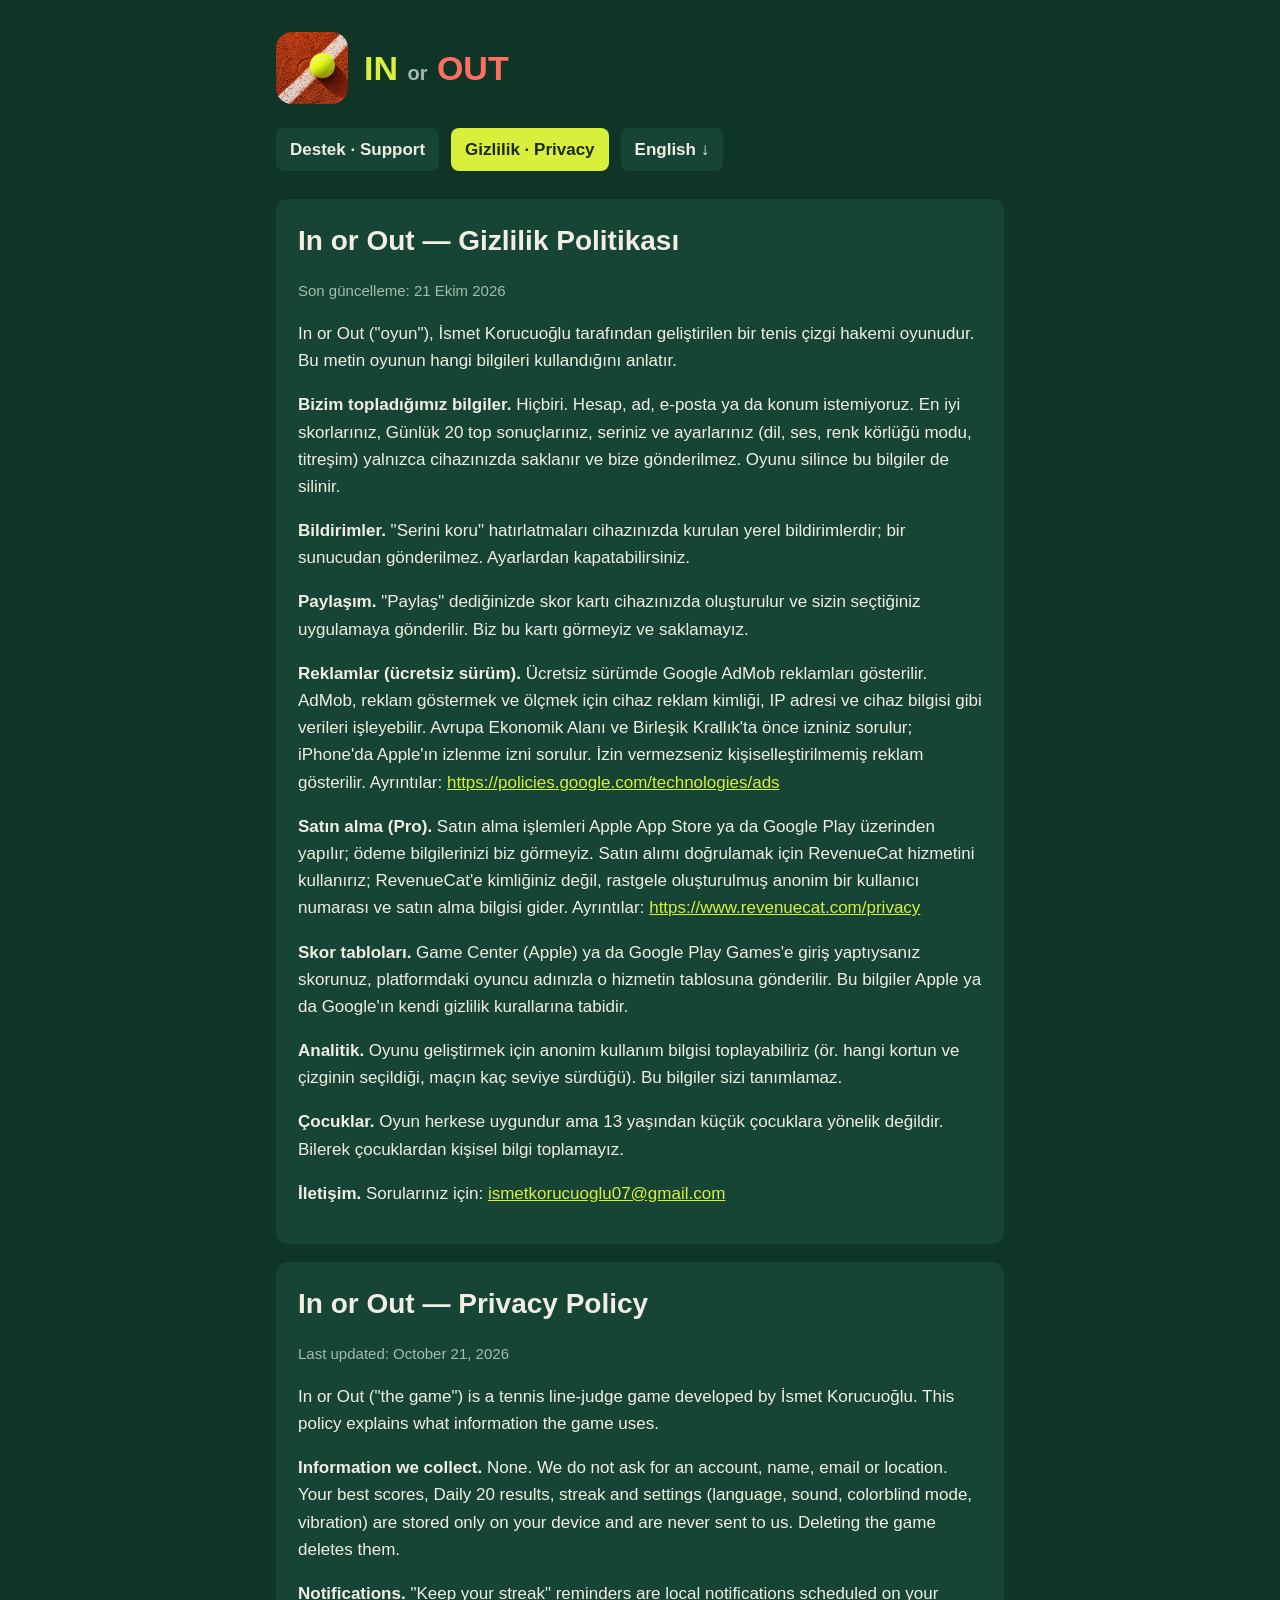
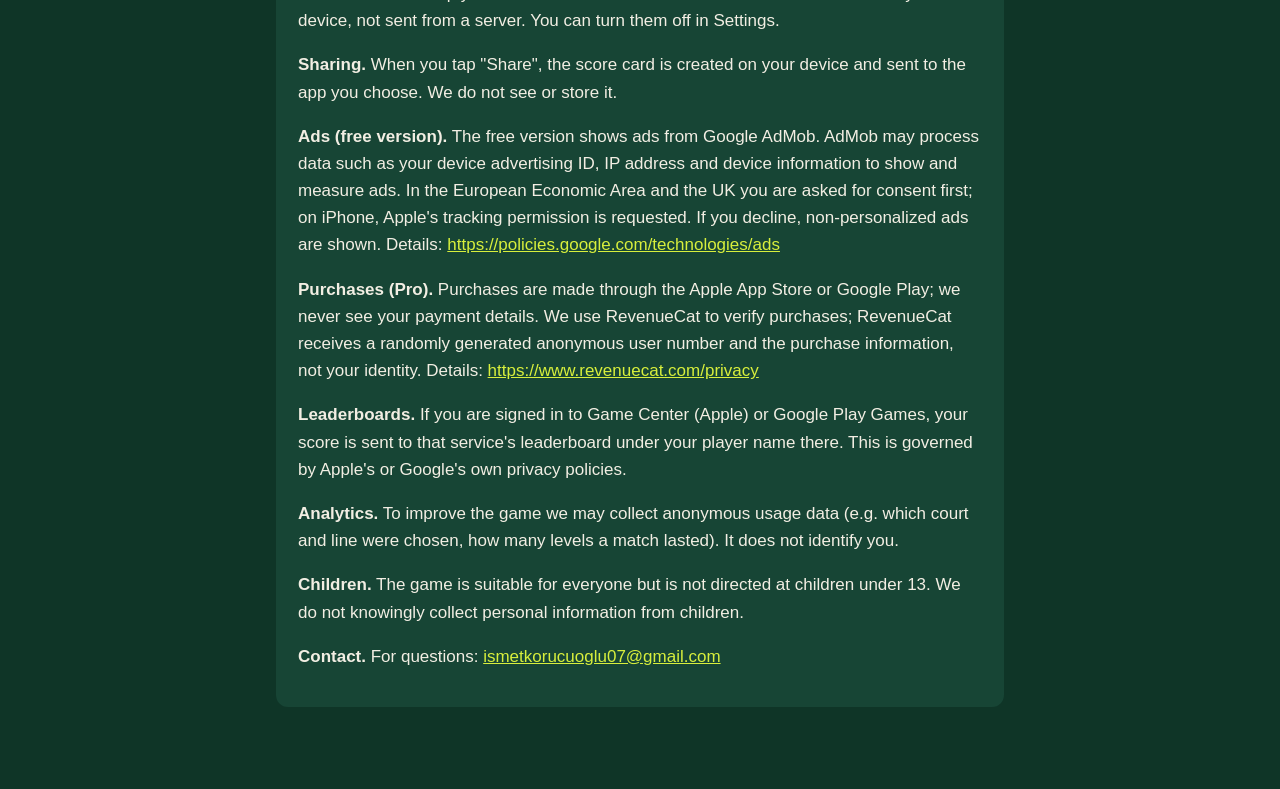
==== privacy.html @ 5ff2134e "Destek ve gizlilik sayfaları (TR/EN) Co-Authored-By: Claude Opus 5.5 <noreply@anthropic.com> Claude-" ====
<!doctype html>
<html lang="tr">
  <head>
    <meta charset="utf-8" />
    <meta name="viewport" content="width=device-width, initial-scale=1" />
    <title>In or Out · Gizlilik / Privacy</title>
    <meta name="description" content="In or Out gizlilik politikası. Privacy policy." />
    <link rel="icon" href="favicon.png" />
    <link rel="stylesheet" href="style.css" />
  </head>
  <body>
    <main>
      <header>
        <img src="icon.png" alt="" />
        <p class="logo">
          <span class="in">IN</span> <span class="or">or</span> <span class="out">OUT</span>
        </p>
      </header>
      <nav>
        <a href="index.html">Destek · Support</a>
        <a href="privacy.html" aria-current="page">Gizlilik · Privacy</a>
        <a href="#en">English ↓</a>
      </nav>

      <section lang="tr">
        <h1>In or Out — Gizlilik Politikası</h1>
        <p class="dim">Son güncelleme: 21 Ekim 2026</p>
        <p>
          In or Out ("oyun"), İsmet Korucuoğlu tarafından geliştirilen bir tenis çizgi hakemi
          oyunudur. Bu metin oyunun hangi bilgileri kullandığını anlatır.
        </p>
        <p>
          <b>Bizim topladığımız bilgiler.</b> Hiçbiri. Hesap, ad, e-posta ya da konum istemiyoruz.
          En iyi skorlarınız, Günlük 20 top sonuçlarınız, seriniz ve ayarlarınız (dil, ses, renk
          körlüğü modu, titreşim) yalnızca cihazınızda saklanır ve bize gönderilmez. Oyunu silince
          bu bilgiler de silinir.
        </p>
        <p>
          <b>Bildirimler.</b> "Serini koru" hatırlatmaları cihazınızda kurulan yerel bildirimlerdir;
          bir sunucudan gönderilmez. Ayarlardan kapatabilirsiniz.
        </p>
        <p>
          <b>Paylaşım.</b> "Paylaş" dediğinizde skor kartı cihazınızda oluşturulur ve sizin
          seçtiğiniz uygulamaya gönderilir. Biz bu kartı görmeyiz ve saklamayız.
        </p>
        <p>
          <b>Reklamlar (ücretsiz sürüm).</b> Ücretsiz sürümde Google AdMob reklamları gösterilir.
          AdMob, reklam göstermek ve ölçmek için cihaz reklam kimliği, IP adresi ve cihaz bilgisi
          gibi verileri işleyebilir. Avrupa Ekonomik Alanı ve Birleşik Krallık'ta önce izniniz
          sorulur; iPhone'da Apple'ın izlenme izni sorulur. İzin vermezseniz kişiselleştirilmemiş
          reklam gösterilir. Ayrıntılar:
          <a href="https://policies.google.com/technologies/ads"
            >https://policies.google.com/technologies/ads</a
          >
        </p>
        <p>
          <b>Satın alma (Pro).</b> Satın alma işlemleri Apple App Store ya da Google Play üzerinden
          yapılır; ödeme bilgilerinizi biz görmeyiz. Satın alımı doğrulamak için RevenueCat
          hizmetini kullanırız; RevenueCat'e kimliğiniz değil, rastgele oluşturulmuş anonim bir
          kullanıcı numarası ve satın alma bilgisi gider. Ayrıntılar:
          <a href="https://www.revenuecat.com/privacy">https://www.revenuecat.com/privacy</a>
        </p>
        <p>
          <b>Skor tabloları.</b> Game Center (Apple) ya da Google Play Games'e giriş yaptıysanız
          skorunuz, platformdaki oyuncu adınızla o hizmetin tablosuna gönderilir. Bu bilgiler Apple
          ya da Google'ın kendi gizlilik kurallarına tabidir.
        </p>
        <p>
          <b>Analitik.</b> Oyunu geliştirmek için anonim kullanım bilgisi toplayabiliriz (ör. hangi
          kortun ve çizginin seçildiği, maçın kaç seviye sürdüğü). Bu bilgiler sizi tanımlamaz.
        </p>
        <p>
          <b>Çocuklar.</b> Oyun herkese uygundur ama 13 yaşından küçük çocuklara yönelik değildir.
          Bilerek çocuklardan kişisel bilgi toplamayız.
        </p>
        <p>
          <b>İletişim.</b> Sorularınız için:
          <a href="mailto:ismetkorucuoglu07@gmail.com">ismetkorucuoglu07@gmail.com</a>
        </p>
      </section>

      <section lang="en" id="en">
        <h1>In or Out — Privacy Policy</h1>
        <p class="dim">Last updated: October 21, 2026</p>
        <p>
          In or Out ("the game") is a tennis line-judge game developed by İsmet Korucuoğlu. This
          policy explains what information the game uses.
        </p>
        <p>
          <b>Information we collect.</b> None. We do not ask for an account, name, email or
          location. Your best scores, Daily 20 results, streak and settings (language, sound,
          colorblind mode, vibration) are stored only on your device and are never sent to us.
          Deleting the game deletes them.
        </p>
        <p>
          <b>Notifications.</b> "Keep your streak" reminders are local notifications scheduled on
          your device, not sent from a server. You can turn them off in Settings.
        </p>
        <p>
          <b>Sharing.</b> When you tap "Share", the score card is created on your device and sent to
          the app you choose. We do not see or store it.
        </p>
        <p>
          <b>Ads (free version).</b> The free version shows ads from Google AdMob. AdMob may process
          data such as your device advertising ID, IP address and device information to show and
          measure ads. In the European Economic Area and the UK you are asked for consent first; on
          iPhone, Apple's tracking permission is requested. If you decline, non-personalized ads are
          shown. Details:
          <a href="https://policies.google.com/technologies/ads"
            >https://policies.google.com/technologies/ads</a
          >
        </p>
        <p>
          <b>Purchases (Pro).</b> Purchases are made through the Apple App Store or Google Play; we
          never see your payment details. We use RevenueCat to verify purchases; RevenueCat receives
          a randomly generated anonymous user number and the purchase information, not your
          identity. Details:
          <a href="https://www.revenuecat.com/privacy">https://www.revenuecat.com/privacy</a>
        </p>
        <p>
          <b>Leaderboards.</b> If you are signed in to Game Center (Apple) or Google Play Games,
          your score is sent to that service's leaderboard under your player name there. This is
          governed by Apple's or Google's own privacy policies.
        </p>
        <p>
          <b>Analytics.</b> To improve the game we may collect anonymous usage data (e.g. which
          court and line were chosen, how many levels a match lasted). It does not identify you.
        </p>
        <p>
          <b>Children.</b> The game is suitable for everyone but is not directed at children under
          13. We do not knowingly collect personal information from children.
        </p>
        <p>
          <b>Contact.</b> For questions:
          <a href="mailto:ismetkorucuoglu07@gmail.com">ismetkorucuoglu07@gmail.com</a>
        </p>
      </section>
    </main>
  </body>
</html>
---- style.css ----
/* In or Out destek ve gizlilik sayfaları: oyunun renkleri, telefonda okunur */
:root {
  --bg: #0f3527;
  --panel: #174535;
  --chalk: #f2eee3;
  --dim: #a3bcae;
  --ball: #d8ef3c;
  --out: #ff6e60;
}
* {
  box-sizing: border-box;
}
body {
  margin: 0;
  background: var(--bg);
  color: var(--chalk);
  font:
    17px/1.6 -apple-system,
    BlinkMacSystemFont,
    'Segoe UI',
    Roboto,
    Inter,
    sans-serif;
}
main {
  max-width: 760px;
  margin: 0 auto;
  padding: 32px 16px 64px;
}
header {
  display: flex;
  align-items: center;
  gap: 16px;
  margin-bottom: 24px;
}
header img {
  width: 72px;
  height: 72px;
  border-radius: 16px;
}
.logo {
  font-size: 34px;
  font-weight: 800;
  margin: 0;
}
.logo .in {
  color: var(--ball);
}
.logo .or {
  color: var(--dim);
  font-size: 20px;
  font-weight: 600;
}
.logo .out {
  color: var(--out);
}
nav {
  display: flex;
  gap: 12px;
  flex-wrap: wrap;
  margin: 8px 0 28px;
}
nav a,
.lang a {
  color: var(--chalk);
  background: var(--panel);
  padding: 8px 14px;
  border-radius: 8px;
  text-decoration: none;
  font-weight: 600;
}
nav a[aria-current] {
  background: var(--ball);
  color: #1d2a06;
}
section {
  background: var(--panel);
  border-radius: 12px;
  padding: 20px 22px;
  margin-bottom: 18px;
}
h1 {
  font-size: 28px;
  margin: 0 0 8px;
}
h2 {
  font-size: 21px;
  margin: 0 0 8px;
  color: var(--ball);
}
h3 {
  font-size: 17px;
  margin: 18px 0 4px;
}
p,
li {
  color: var(--chalk);
  overflow-wrap: anywhere;
}
.dim {
  color: var(--dim);
  font-size: 15px;
}
a {
  color: var(--ball);
}
hr {
  border: 0;
  border-top: 1px solid rgba(242, 238, 227, 0.2);
  margin: 40px 0;
}
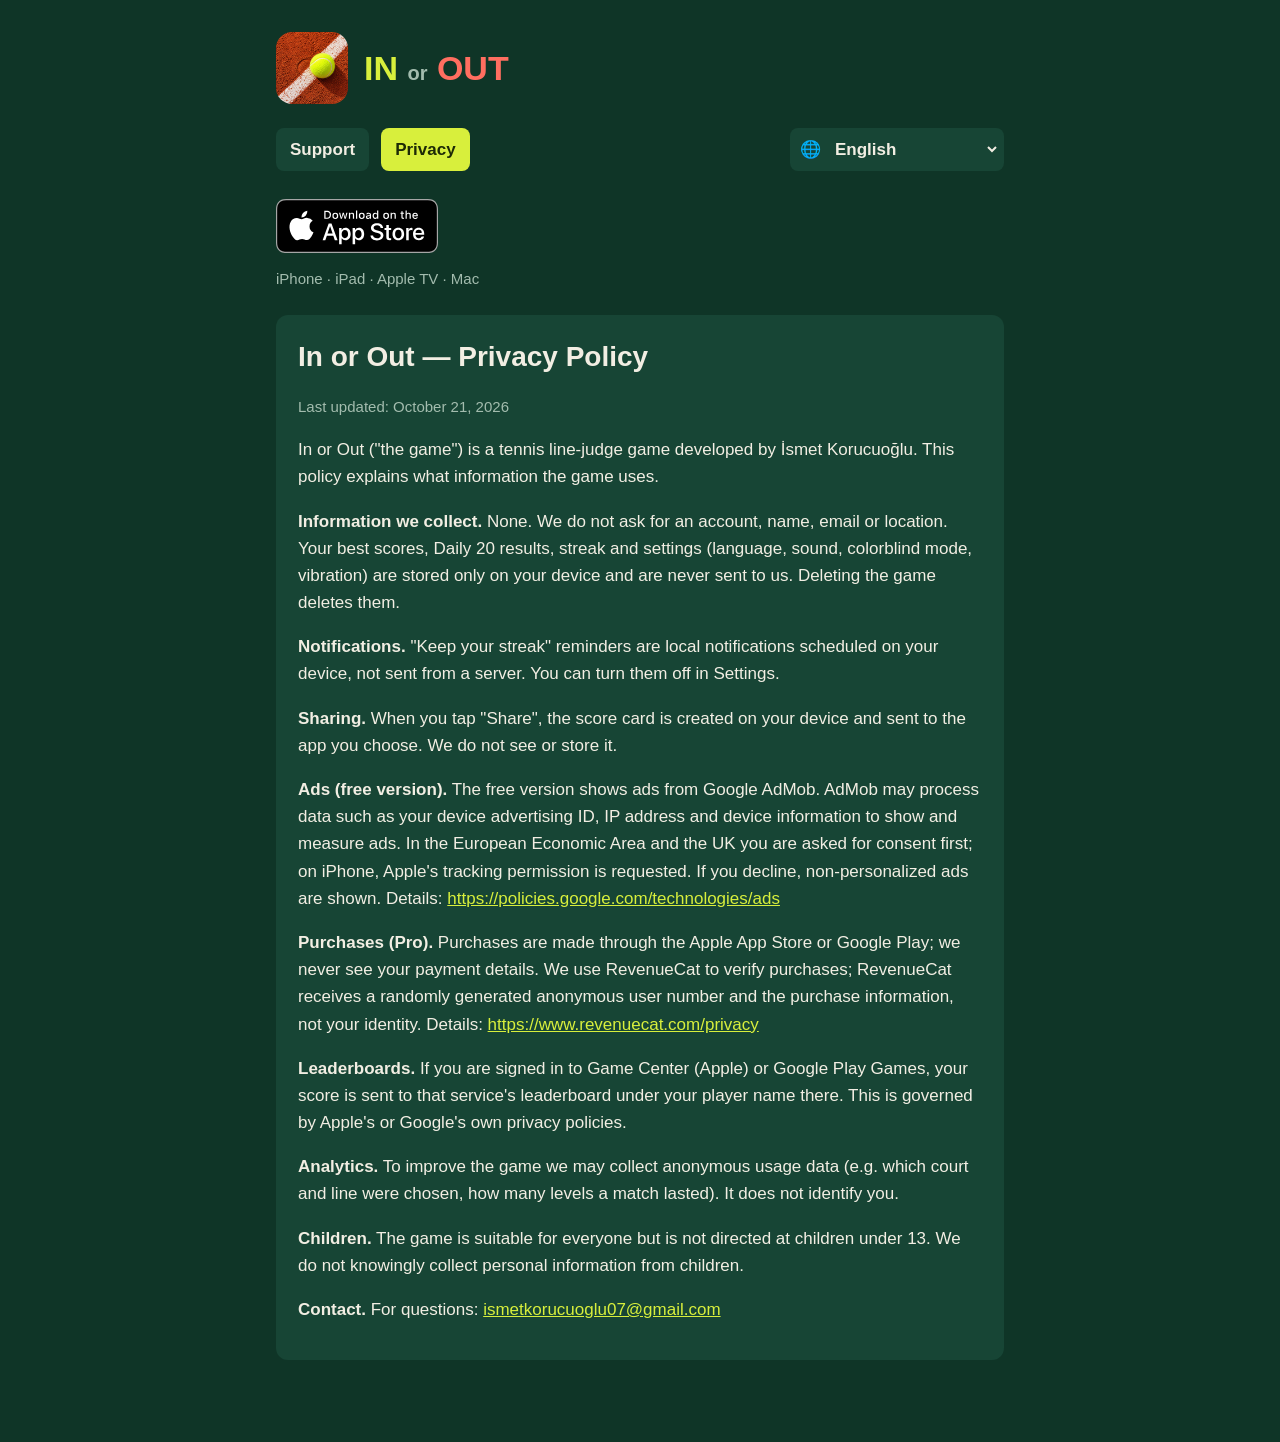
==== commit d3a7492b: "Site 11 dilde: dil seçici, tarayıcı diline göre açılır" ====
--- a/privacy.html
+++ b/privacy.html
@@ -1,12 +1,75 @@
 <!doctype html>
-<html lang="tr">
+<html lang="en">
   <head>
     <meta charset="utf-8" />
     <meta name="viewport" content="width=device-width, initial-scale=1" />
-    <title>In or Out · Gizlilik / Privacy</title>
-    <meta name="description" content="In or Out gizlilik politikası. Privacy policy." />
+    <title>In or Out · Privacy</title>
+    <meta name="description" content="In or Out privacy policy." />
     <link rel="icon" href="favicon.png" />
     <link rel="stylesheet" href="style.css" />
+    <style>
+      html[data-lang] [data-l] {
+        display: none;
+      }
+      html[data-lang='tr'] [data-l='tr'] {
+        display: block;
+      }
+      html[data-lang='en'] [data-l='en'] {
+        display: block;
+      }
+      html[data-lang='es'] [data-l='es'] {
+        display: block;
+      }
+      html[data-lang='pt'] [data-l='pt'] {
+        display: block;
+      }
+      html[data-lang='de'] [data-l='de'] {
+        display: block;
+      }
+      html[data-lang='fr'] [data-l='fr'] {
+        display: block;
+      }
+      html[data-lang='ja'] [data-l='ja'] {
+        display: block;
+      }
+      html[data-lang='id'] [data-l='id'] {
+        display: block;
+      }
+      html[data-lang='ko'] [data-l='ko'] {
+        display: block;
+      }
+      html[data-lang='ru'] [data-l='ru'] {
+        display: block;
+      }
+      html[data-lang='zh'] [data-l='zh'] {
+        display: block;
+      }
+    </style>
+    <script>
+      /* Dili sayfa çizilmeden seç (yanıp sönme olmasın). Bu dosya scripts/site/build_site.py ile üretilir. */
+      (function () {
+        var L = ['tr', 'en', 'es', 'pt', 'de', 'fr', 'ja', 'id', 'ko', 'ru', 'zh'];
+        function norm(c) {
+          c = String(c || '').toLowerCase();
+          if (c.indexOf('in') === 0 && (c.length === 2 || c[2] === '-')) return 'id';
+          c = c.slice(0, 2);
+          return L.indexOf(c) >= 0 ? c : null;
+        }
+        var pick = null;
+        try {
+          pick = norm(new URLSearchParams(location.search).get('lang'));
+        } catch (e) {}
+        if (!pick)
+          try {
+            pick = norm(localStorage.getItem('inorout-site-lang'));
+          } catch (e) {}
+        if (!pick) {
+          var nav = navigator.languages || [navigator.language];
+          for (var i = 0; i < nav.length && !pick; i++) pick = norm(nav[i]);
+        }
+        document.documentElement.setAttribute('data-lang', pick || 'en');
+      })();
+    </script>
   </head>
   <body>
     <main>
@@ -17,12 +80,41 @@
         </p>
       </header>
       <nav>
-        <a href="index.html">Destek · Support</a>
-        <a href="privacy.html" aria-current="page">Gizlilik · Privacy</a>
-        <a href="#en">English ↓</a>
+        <a href="index.html" id="nav-support">Support</a>
+        <a href="privacy.html" id="nav-privacy" aria-current="page">Privacy</a>
+        <label class="langpick"
+          ><span class="vh" id="lang-label">Language</span>
+          <span aria-hidden="true">🌐</span>
+          <select id="lang" aria-labelledby="lang-label">
+            <option value="tr">Türkçe</option>
+            <option value="en">English</option>
+            <option value="es">Español</option>
+            <option value="pt">Português</option>
+            <option value="de">Deutsch</option>
+            <option value="fr">Français</option>
+            <option value="ja">日本語</option>
+            <option value="id">Bahasa Indonesia</option>
+            <option value="ko">한국어</option>
+            <option value="ru">Русский</option>
+            <option value="zh">繁體中文</option>
+          </select></label
+        >
       </nav>
 
-      <section lang="tr">
+      <!-- Mağaza düğmeleri. Google Play herkese açılınca ikinci düğme eklenir:
+     https://play.google.com/store/apps/details?id=com.ivoisaev.inorout -->
+      <div class="stores">
+        <a href="https://apps.apple.com/app/id6826820594">
+          <img
+            class="badge"
+            id="badge"
+            src="app-store-badge-en.svg"
+            alt="Download on the App Store" />
+        </a>
+        <p class="dim">iPhone · iPad · Apple TV · Mac</p>
+      </div>
+
+      <section lang="tr" data-l="tr">
         <h1>In or Out — Gizlilik Politikası</h1>
         <p class="dim">Son güncelleme: 21 Ekim 2026</p>
         <p>
@@ -79,7 +171,7 @@
         </p>
       </section>
 
-      <section lang="en" id="en">
+      <section lang="en" data-l="en">
         <h1>In or Out — Privacy Policy</h1>
         <p class="dim">Last updated: October 21, 2026</p>
         <p>
@@ -135,6 +227,686 @@
           <a href="mailto:ismetkorucuoglu07@gmail.com">ismetkorucuoglu07@gmail.com</a>
         </p>
       </section>
+
+      <section lang="es" data-l="es">
+        <h1>In or Out — Política de privacidad</h1>
+        <p class="dim">Última actualización: 21 de octubre de 2026</p>
+        <p class="note">
+          Esta traducción es solo informativa; en caso de diferencia, prevalece la versión en
+          inglés.
+        </p>
+        <p>
+          In or Out ("el juego") es un juego de juez de línea de tenis desarrollado por İsmet
+          Korucuoğlu. Esta política explica qué información usa el juego.
+        </p>
+        <p>
+          <b>Información que recopilamos.</b> Ninguna. No pedimos cuenta, nombre, correo ni
+          ubicación. Tus mejores puntuaciones, resultados del Diario 20, racha y ajustes (idioma,
+          sonido, modo daltónico, vibración) se guardan solo en tu dispositivo y nunca se nos
+          envían. Al borrar el juego se borran.
+        </p>
+        <p>
+          <b>Notificaciones.</b> Los recordatorios de "mantén tu racha" son notificaciones locales
+          programadas en tu dispositivo, no enviadas desde un servidor. Puedes desactivarlas en
+          Ajustes.
+        </p>
+        <p>
+          <b>Compartir.</b> Al tocar "Compartir", la tarjeta de puntuación se crea en tu dispositivo
+          y se envía a la app que elijas. No la vemos ni la guardamos.
+        </p>
+        <p>
+          <b>Anuncios (versión gratuita).</b> La versión gratuita muestra anuncios de Google AdMob.
+          AdMob puede tratar datos como el identificador de publicidad del dispositivo, la dirección
+          IP e información del dispositivo para mostrar y medir anuncios. En el Espacio Económico
+          Europeo y el Reino Unido se te pide consentimiento primero; en iPhone se solicita el
+          permiso de rastreo de Apple. Si lo rechazas, se muestran anuncios no personalizados.
+          Detalles:
+          <a href="https://policies.google.com/technologies/ads"
+            >https://policies.google.com/technologies/ads</a
+          >
+        </p>
+        <p>
+          <b>Compras (Pro).</b> Las compras se hacen a través de Apple App Store o Google Play;
+          nunca vemos tus datos de pago. Usamos RevenueCat para verificar las compras; RevenueCat
+          recibe un número de usuario anónimo generado al azar y la información de la compra, no tu
+          identidad. Detalles:
+          <a href="https://www.revenuecat.com/privacy">https://www.revenuecat.com/privacy</a>
+        </p>
+        <p>
+          <b>Clasificaciones.</b> Si iniciaste sesión en Game Center (Apple) o Google Play Games, tu
+          puntuación se envía a la clasificación de ese servicio con tu nombre de jugador allí. Esto
+          se rige por las políticas de privacidad de Apple o Google.
+        </p>
+        <p>
+          <b>Analítica.</b> Para mejorar el juego podemos recopilar datos de uso anónimos (p. ej.,
+          qué pista y línea se eligieron, cuántos niveles duró un partido). No te identifican.
+        </p>
+        <p>
+          <b>Menores.</b> El juego es apto para todos, pero no está dirigido a menores de 13 años.
+          No recopilamos a sabiendas información personal de menores.
+        </p>
+        <p>
+          <b>Contacto.</b> Para preguntas:
+          <a href="mailto:ismetkorucuoglu07@gmail.com">ismetkorucuoglu07@gmail.com</a>
+        </p>
+      </section>
+
+      <section lang="pt-BR" data-l="pt">
+        <h1>In or Out — Política de Privacidade</h1>
+        <p class="dim">Última atualização: 21 de outubro de 2026</p>
+        <p class="note">
+          Esta tradução é apenas informativa; em caso de divergência, prevalece a versão em inglês.
+        </p>
+        <p>
+          In or Out ("o jogo") é um jogo de juiz de linha de tênis desenvolvido por İsmet
+          Korucuoğlu. Esta política explica quais informações o jogo usa.
+        </p>
+        <p>
+          <b>Informações que coletamos.</b> Nenhuma. Não pedimos conta, nome, e-mail nem
+          localização. Suas melhores pontuações, resultados do Diário 20, sequência e ajustes
+          (idioma, som, modo daltônico, vibração) ficam só no seu aparelho e nunca são enviados para
+          nós. Ao apagar o jogo, eles são apagados.
+        </p>
+        <p>
+          <b>Notificações.</b> Os lembretes de "mantenha sua sequência" são notificações locais
+          agendadas no seu aparelho, não enviadas por um servidor. Você pode desativá-las em
+          Ajustes.
+        </p>
+        <p>
+          <b>Compartilhamento.</b> Ao tocar em "Compartilhar", o card de pontuação é criado no seu
+          aparelho e enviado ao app que você escolher. Não vemos nem guardamos esse card.
+        </p>
+        <p>
+          <b>Anúncios (versão gratuita).</b> A versão gratuita mostra anúncios do Google AdMob. O
+          AdMob pode tratar dados como o ID de publicidade do aparelho, o endereço IP e informações
+          do aparelho para exibir e medir anúncios. No Espaço Econômico Europeu e no Reino Unido,
+          seu consentimento é pedido primeiro; no iPhone, é pedida a permissão de rastreamento da
+          Apple. Se você recusar, são exibidos anúncios não personalizados. Detalhes:
+          <a href="https://policies.google.com/technologies/ads"
+            >https://policies.google.com/technologies/ads</a
+          >
+        </p>
+        <p>
+          <b>Compras (Pro).</b> As compras são feitas pela Apple App Store ou pelo Google Play;
+          nunca vemos seus dados de pagamento. Usamos o RevenueCat para verificar compras; o
+          RevenueCat recebe um número de usuário anônimo gerado aleatoriamente e as informações da
+          compra, não a sua identidade. Detalhes:
+          <a href="https://www.revenuecat.com/privacy">https://www.revenuecat.com/privacy</a>
+        </p>
+        <p>
+          <b>Rankings.</b> Se você estiver conectado ao Game Center (Apple) ou ao Google Play Games,
+          sua pontuação é enviada ao ranking desse serviço com o seu nome de jogador lá. Isso segue
+          as políticas de privacidade da Apple ou do Google.
+        </p>
+        <p>
+          <b>Análise.</b> Para melhorar o jogo, podemos coletar dados de uso anônimos (por exemplo,
+          qual quadra e linha foram escolhidas, quantos níveis durou uma partida). Eles não
+          identificam você.
+        </p>
+        <p>
+          <b>Crianças.</b> O jogo é adequado para todos, mas não é direcionado a menores de 13 anos.
+          Não coletamos intencionalmente informações pessoais de crianças.
+        </p>
+        <p>
+          <b>Contato.</b> Para dúvidas:
+          <a href="mailto:ismetkorucuoglu07@gmail.com">ismetkorucuoglu07@gmail.com</a>
+        </p>
+      </section>
+
+      <section lang="de" data-l="de">
+        <h1>In or Out — Datenschutzerklärung</h1>
+        <p class="dim">Zuletzt aktualisiert: 21. Oktober 2026</p>
+        <p class="note">
+          Diese Übersetzung dient nur zur Information; im Zweifel gilt die englische Fassung.
+        </p>
+        <p>
+          In or Out („das Spiel“) ist ein Tennis-Linienrichter-Spiel, entwickelt von İsmet
+          Korucuoğlu. Diese Erklärung beschreibt, welche Informationen das Spiel verwendet.
+        </p>
+        <p>
+          <b>Welche Daten wir erheben.</b> Keine. Wir fragen nicht nach Konto, Name, E-Mail oder
+          Standort. Deine Bestwerte, Daily-20-Ergebnisse, Serie und Einstellungen (Sprache, Ton,
+          Farbenblind-Modus, Vibration) werden nur auf deinem Gerät gespeichert und nie an uns
+          gesendet. Wenn du das Spiel löschst, werden sie gelöscht.
+        </p>
+        <p>
+          <b>Benachrichtigungen.</b> Die Erinnerungen „Halte deine Serie“ sind lokale
+          Benachrichtigungen auf deinem Gerät und werden nicht von einem Server gesendet. Du kannst
+          sie in den Einstellungen ausschalten.
+        </p>
+        <p>
+          <b>Teilen.</b> Wenn du auf „Teilen“ tippst, wird die Ergebniskarte auf deinem Gerät
+          erstellt und an die App gesendet, die du wählst. Wir sehen und speichern sie nicht.
+        </p>
+        <p>
+          <b>Werbung (kostenlose Version).</b> Die kostenlose Version zeigt Werbung von Google
+          AdMob. AdMob kann Daten wie die Werbe-ID des Geräts, die IP-Adresse und
+          Geräteinformationen verarbeiten, um Werbung anzuzeigen und zu messen. Im Europäischen
+          Wirtschaftsraum und im Vereinigten Königreich wirst du zuerst um Einwilligung gebeten; auf
+          dem iPhone wird Apples Tracking-Erlaubnis abgefragt. Lehnst du ab, wird nicht
+          personalisierte Werbung gezeigt. Details:
+          <a href="https://policies.google.com/technologies/ads"
+            >https://policies.google.com/technologies/ads</a
+          >
+        </p>
+        <p>
+          <b>Käufe (Pro).</b> Käufe laufen über den Apple App Store oder Google Play; deine
+          Zahlungsdaten sehen wir nie. Zur Prüfung der Käufe nutzen wir RevenueCat; RevenueCat
+          erhält eine zufällig erzeugte anonyme Nutzernummer und die Kaufinformation, nicht deine
+          Identität. Details:
+          <a href="https://www.revenuecat.com/privacy">https://www.revenuecat.com/privacy</a>
+        </p>
+        <p>
+          <b>Bestenlisten.</b> Wenn du bei Game Center (Apple) oder Google Play Games angemeldet
+          bist, wird dein Ergebnis mit deinem dortigen Spielernamen an die Bestenliste dieses
+          Dienstes gesendet. Dafür gelten die Datenschutzbestimmungen von Apple bzw. Google.
+        </p>
+        <p>
+          <b>Analyse.</b> Um das Spiel zu verbessern, können wir anonyme Nutzungsdaten erheben (z.
+          B. welcher Platz und welche Linie gewählt wurden, wie viele Level ein Match dauerte). Sie
+          identifizieren dich nicht.
+        </p>
+        <p>
+          <b>Kinder.</b> Das Spiel ist für alle geeignet, richtet sich aber nicht an Kinder unter 13
+          Jahren. Wir erheben nicht wissentlich personenbezogene Daten von Kindern.
+        </p>
+        <p>
+          <b>Kontakt.</b> Bei Fragen:
+          <a href="mailto:ismetkorucuoglu07@gmail.com">ismetkorucuoglu07@gmail.com</a>
+        </p>
+      </section>
+
+      <section lang="fr" data-l="fr">
+        <h1>In or Out — Politique de confidentialité</h1>
+        <p class="dim">Dernière mise à jour : 21 octobre 2026</p>
+        <p class="note">
+          Cette traduction est fournie à titre indicatif ; en cas de différence, la version anglaise
+          prévaut.
+        </p>
+        <p>
+          In or Out (« le jeu ») est un jeu de juge de ligne de tennis développé par İsmet
+          Korucuoğlu. Cette politique explique quelles informations le jeu utilise.
+        </p>
+        <p>
+          <b>Données que nous collectons.</b> Aucune. Nous ne demandons ni compte, ni nom, ni
+          e-mail, ni position. Tes meilleurs scores, résultats du Défi 20, ta série et tes réglages
+          (langue, son, mode daltonien, vibration) sont stockés uniquement sur ton appareil et ne
+          nous sont jamais envoyés. Supprimer le jeu les supprime.
+        </p>
+        <p>
+          <b>Notifications.</b> Les rappels « Garde ta série » sont des notifications locales
+          programmées sur ton appareil, pas envoyées par un serveur. Tu peux les désactiver dans
+          Réglages.
+        </p>
+        <p>
+          <b>Partage.</b> Quand tu touches « Partager », la carte de score est créée sur ton
+          appareil et envoyée à l’app que tu choisis. Nous ne la voyons pas et ne la conservons pas.
+        </p>
+        <p>
+          <b>Publicités (version gratuite).</b> La version gratuite affiche des publicités Google
+          AdMob. AdMob peut traiter des données comme l’identifiant publicitaire de l’appareil,
+          l’adresse IP et des informations sur l’appareil pour afficher et mesurer les publicités.
+          Dans l’Espace économique européen et au Royaume-Uni, ton consentement est demandé d’abord
+          ; sur iPhone, l’autorisation de suivi d’Apple est demandée. Si tu refuses, des publicités
+          non personnalisées sont affichées. Détails :
+          <a href="https://policies.google.com/technologies/ads"
+            >https://policies.google.com/technologies/ads</a
+          >
+        </p>
+        <p>
+          <b>Achats (Pro).</b> Les achats passent par l’Apple App Store ou Google Play ; nous ne
+          voyons jamais tes données de paiement. Nous utilisons RevenueCat pour vérifier les achats
+          ; RevenueCat reçoit un numéro d’utilisateur anonyme généré au hasard et les informations
+          d’achat, pas ton identité. Détails :
+          <a href="https://www.revenuecat.com/privacy">https://www.revenuecat.com/privacy</a>
+        </p>
+        <p>
+          <b>Classements.</b> Si tu es connecté à Game Center (Apple) ou Google Play Games, ton
+          score est envoyé au classement de ce service sous ton nom de joueur. Cela relève des
+          politiques de confidentialité d’Apple ou de Google.
+        </p>
+        <p>
+          <b>Statistiques.</b> Pour améliorer le jeu, nous pouvons collecter des données
+          d’utilisation anonymes (par ex. quel court et quelle ligne ont été choisis, combien de
+          niveaux a duré un match). Elles ne t’identifient pas.
+        </p>
+        <p>
+          <b>Enfants.</b> Le jeu convient à tous mais ne s’adresse pas aux enfants de moins de 13
+          ans. Nous ne collectons pas sciemment d’informations personnelles sur des enfants.
+        </p>
+        <p>
+          <b>Contact.</b> Pour toute question :
+          <a href="mailto:ismetkorucuoglu07@gmail.com">ismetkorucuoglu07@gmail.com</a>
+        </p>
+      </section>
+
+      <section lang="ja" data-l="ja">
+        <h1>In or Out — プライバシーポリシー</h1>
+        <p class="dim">最終更新日：2026年10月21日</p>
+        <p class="note">この翻訳は参考用です。内容に違いがある場合は英語版が優先されます。</p>
+        <p>
+          In or Out（以下「本ゲーム」）は、İsmet Korucuoğlu
+          が開発したテニスの線審ゲームです。このポリシーでは、本ゲームが使用する情報について説明します。
+        </p>
+        <p>
+          <b>収集する情報。</b
+          >ありません。アカウント、名前、メールアドレス、位置情報は求めません。ベストスコア、デイリー20の結果、連続記録、設定（言語、サウンド、色覚サポートモード、振動）は端末内にのみ保存され、当方に送信されることはありません。ゲームを削除するとこれらも削除されます。
+        </p>
+        <p>
+          <b>通知。</b
+          >「連続記録を守ろう」のリマインダーは端末内で設定されるローカル通知で、サーバーから送信されるものではありません。設定でオフにできます。
+        </p>
+        <p>
+          <b>シェア。</b
+          >「シェア」をタップすると、スコアカードは端末内で作成され、あなたが選んだアプリに送られます。当方がそれを見たり保存したりすることはありません。
+        </p>
+        <p>
+          <b>広告（無料版）。</b>無料版では Google AdMob の広告が表示されます。AdMob
+          は、広告の表示と効果測定のために、端末の広告 ID、IP
+          アドレス、端末情報などのデータを処理する場合があります。欧州経済領域と英国では最初に同意を求めます。iPhone
+          では Apple
+          のトラッキング許可を求めます。拒否した場合は、パーソナライズされていない広告が表示されます。詳細：<a
+            href="https://policies.google.com/technologies/ads"
+            >https://policies.google.com/technologies/ads</a
+          >
+        </p>
+        <p>
+          <b>購入（Pro）。</b>購入は Apple App Store または Google Play
+          を通じて行われ、当方が支払い情報を見ることはありません。購入の確認には RevenueCat
+          を使用します。RevenueCat
+          に送られるのは、ランダムに作成された匿名のユーザー番号と購入情報であり、あなたの身元ではありません。詳細：<a
+            href="https://www.revenuecat.com/privacy"
+            >https://www.revenuecat.com/privacy</a
+          >
+        </p>
+        <p>
+          <b>ランキング。</b>Game Center（Apple）または Google Play Games
+          にサインインしている場合、スコアはそのサービスでのプレイヤー名でランキングに送信されます。これには
+          Apple または Google のプライバシーポリシーが適用されます。
+        </p>
+        <p>
+          <b>分析。</b
+          >ゲーム改善のため、匿名の利用データ（どのコートとラインが選ばれたか、試合が何レベル続いたかなど）を収集する場合があります。これによりあなたが特定されることはありません。
+        </p>
+        <p>
+          <b>お子様。</b
+          >本ゲームは全年齢向けですが、13歳未満のお子様を対象としたものではありません。お子様の個人情報を故意に収集することはありません。
+        </p>
+        <p>
+          <b>お問い合わせ。</b>ご質問はこちらへ：<a href="mailto:ismetkorucuoglu07@gmail.com"
+            >ismetkorucuoglu07@gmail.com</a
+          >
+        </p>
+      </section>
+
+      <section lang="id" data-l="id">
+        <h1>In or Out — Kebijakan Privasi</h1>
+        <p class="dim">Terakhir diperbarui: 21 Oktober 2026</p>
+        <p class="note">
+          Terjemahan ini hanya untuk informasi; jika ada perbedaan, versi bahasa Inggris yang
+          berlaku.
+        </p>
+        <p>
+          In or Out ("game ini") adalah game hakim garis tenis yang dikembangkan oleh İsmet
+          Korucuoğlu. Kebijakan ini menjelaskan informasi apa saja yang digunakan game ini.
+        </p>
+        <p>
+          <b>Informasi yang kami kumpulkan.</b> Tidak ada. Kami tidak meminta akun, nama, email,
+          atau lokasi. Skor terbaik, hasil Harian 20, runtun, dan pengaturanmu (bahasa, suara, mode
+          buta warna, getaran) hanya disimpan di perangkatmu dan tidak pernah dikirim ke kami.
+          Menghapus game akan menghapusnya juga.
+        </p>
+        <p>
+          <b>Notifikasi.</b> Pengingat "Jaga runtunmu" adalah notifikasi lokal yang dijadwalkan di
+          perangkatmu, bukan dikirim dari server. Kamu bisa mematikannya di Pengaturan.
+        </p>
+        <p>
+          <b>Berbagi.</b> Saat kamu mengetuk "Bagikan", kartu skor dibuat di perangkatmu dan dikirim
+          ke aplikasi yang kamu pilih. Kami tidak melihat atau menyimpannya.
+        </p>
+        <p>
+          <b>Iklan (versi gratis).</b> Versi gratis menampilkan iklan dari Google AdMob. AdMob dapat
+          memproses data seperti ID iklan perangkat, alamat IP, dan informasi perangkat untuk
+          menampilkan dan mengukur iklan. Di Wilayah Ekonomi Eropa dan Inggris, persetujuanmu
+          diminta terlebih dahulu; di iPhone, izin pelacakan Apple diminta. Jika kamu menolak, iklan
+          yang tidak dipersonalisasi akan ditampilkan. Detail:
+          <a href="https://policies.google.com/technologies/ads"
+            >https://policies.google.com/technologies/ads</a
+          >
+        </p>
+        <p>
+          <b>Pembelian (Pro).</b> Pembelian dilakukan melalui Apple App Store atau Google Play; kami
+          tidak pernah melihat data pembayaranmu. Kami menggunakan RevenueCat untuk memverifikasi
+          pembelian; RevenueCat menerima nomor pengguna anonim yang dibuat secara acak dan informasi
+          pembelian, bukan identitasmu. Detail:
+          <a href="https://www.revenuecat.com/privacy">https://www.revenuecat.com/privacy</a>
+        </p>
+        <p>
+          <b>Papan peringkat.</b> Jika kamu masuk ke Game Center (Apple) atau Google Play Games,
+          skormu dikirim ke papan peringkat layanan itu dengan nama pemainmu di sana. Hal ini diatur
+          oleh kebijakan privasi Apple atau Google.
+        </p>
+        <p>
+          <b>Analitik.</b> Untuk meningkatkan game, kami dapat mengumpulkan data penggunaan anonim
+          (mis. lapangan dan garis mana yang dipilih, berapa level sebuah pertandingan berlangsung).
+          Data ini tidak mengidentifikasi dirimu.
+        </p>
+        <p>
+          <b>Anak-anak.</b> Game ini cocok untuk semua orang, tetapi tidak ditujukan untuk anak di
+          bawah 13 tahun. Kami tidak dengan sengaja mengumpulkan informasi pribadi dari anak-anak.
+        </p>
+        <p>
+          <b>Kontak.</b> Untuk pertanyaan:
+          <a href="mailto:ismetkorucuoglu07@gmail.com">ismetkorucuoglu07@gmail.com</a>
+        </p>
+      </section>
+
+      <section lang="ko" data-l="ko">
+        <h1>In or Out — 개인정보 처리방침</h1>
+        <p class="dim">최종 업데이트: 2026년 10월 21일</p>
+        <p class="note">이 번역은 참고용이며, 내용이 다를 경우 영어 원문이 우선합니다.</p>
+        <p>
+          In or Out("게임")은 İsmet Korucuoğlu가 개발한 테니스 선심 게임입니다. 이 방침은 게임이
+          어떤 정보를 사용하는지 설명합니다.
+        </p>
+        <p>
+          <b>수집하는 정보.</b> 없습니다. 계정, 이름, 이메일, 위치를 요청하지 않습니다. 최고 점수,
+          데일리 20 결과, 연속 기록, 설정(언어, 소리, 색맹 모드, 진동)은 기기에만 저장되며 저희에게
+          전송되지 않습니다. 게임을 삭제하면 함께 삭제됩니다.
+        </p>
+        <p>
+          <b>알림.</b> "연속 기록을 지키세요" 알림은 기기에서 예약되는 로컬 알림이며 서버에서 보내지
+          않습니다. 설정에서 끌 수 있습니다.
+        </p>
+        <p>
+          <b>공유.</b> "공유"를 누르면 점수 카드가 기기에서 만들어져 선택한 앱으로 전송됩니다.
+          저희는 이를 보거나 저장하지 않습니다.
+        </p>
+        <p>
+          <b>광고(무료 버전).</b> 무료 버전에는 Google AdMob 광고가 표시됩니다. AdMob은 광고를
+          표시하고 측정하기 위해 기기 광고 ID, IP 주소, 기기 정보 등의 데이터를 처리할 수 있습니다.
+          유럽경제지역과 영국에서는 먼저 동의를 요청하며, iPhone에서는 Apple의 추적 허용을
+          요청합니다. 거부하면 맞춤형이 아닌 광고가 표시됩니다. 자세히:
+          <a href="https://policies.google.com/technologies/ads"
+            >https://policies.google.com/technologies/ads</a
+          >
+        </p>
+        <p>
+          <b>구매(Pro).</b> 구매는 Apple App Store 또는 Google Play를 통해 이루어지며, 저희는 결제
+          정보를 볼 수 없습니다. 구매 확인에는 RevenueCat을 사용합니다. RevenueCat에는 신원이 아닌,
+          무작위로 생성된 익명 사용자 번호와 구매 정보만 전달됩니다. 자세히:
+          <a href="https://www.revenuecat.com/privacy">https://www.revenuecat.com/privacy</a>
+        </p>
+        <p>
+          <b>순위표.</b> Game Center(Apple) 또는 Google Play Games에 로그인한 경우, 점수가 해당
+          서비스의 플레이어 이름으로 순위표에 전송됩니다. 이는 Apple 또는 Google의 개인정보
+          처리방침을 따릅니다.
+        </p>
+        <p>
+          <b>분석.</b> 게임 개선을 위해 익명의 사용 데이터(예: 어떤 코트와 라인을 골랐는지, 경기가
+          몇 레벨까지 이어졌는지)를 수집할 수 있습니다. 이 데이터로 개인을 식별할 수 없습니다.
+        </p>
+        <p>
+          <b>어린이.</b> 게임은 모든 연령에 적합하지만 13세 미만 어린이를 대상으로 하지 않습니다.
+          어린이의 개인정보를 고의로 수집하지 않습니다.
+        </p>
+        <p>
+          <b>문의.</b> 질문은 여기로:
+          <a href="mailto:ismetkorucuoglu07@gmail.com">ismetkorucuoglu07@gmail.com</a>
+        </p>
+      </section>
+
+      <section lang="ru" data-l="ru">
+        <h1>In or Out — Политика конфиденциальности</h1>
+        <p class="dim">Последнее обновление: 21 октября 2026 г.</p>
+        <p class="note">
+          Этот перевод приведён для удобства; при расхождениях действует английская версия.
+        </p>
+        <p>
+          In or Out («игра») — игра о теннисном линейном судье, разработанная İsmet Korucuoğlu. Эта
+          политика объясняет, какую информацию использует игра.
+        </p>
+        <p>
+          <b>Какие данные мы собираем.</b> Никаких. Мы не просим аккаунт, имя, e-mail или
+          местоположение. Лучшие результаты, результаты «Дейли 20», серия и настройки (язык, звук,
+          режим для дальтоников, вибрация) хранятся только на твоём устройстве и никогда не
+          отправляются нам. При удалении игры они удаляются.
+        </p>
+        <p>
+          <b>Уведомления.</b> Напоминания «Сохрани серию» — локальные уведомления, запланированные
+          на устройстве, а не отправленные с сервера. Их можно отключить в Настройках.
+        </p>
+        <p>
+          <b>Поделиться.</b> Когда ты нажимаешь «Поделиться», карточка с результатом создаётся на
+          устройстве и отправляется в выбранное тобой приложение. Мы её не видим и не храним.
+        </p>
+        <p>
+          <b>Реклама (бесплатная версия).</b> В бесплатной версии показывается реклама Google AdMob.
+          AdMob может обрабатывать такие данные, как рекламный идентификатор устройства, IP-адрес и
+          сведения об устройстве, чтобы показывать и измерять рекламу. В Европейской экономической
+          зоне и Великобритании сначала запрашивается согласие; на iPhone запрашивается разрешение
+          Apple на отслеживание. Если ты откажешься, будет показываться неперсонализированная
+          реклама. Подробнее:
+          <a href="https://policies.google.com/technologies/ads"
+            >https://policies.google.com/technologies/ads</a
+          >
+        </p>
+        <p>
+          <b>Покупки (Pro).</b> Покупки проходят через Apple App Store или Google Play; мы никогда
+          не видим платёжные данные. Для проверки покупок мы используем RevenueCat; RevenueCat
+          получает случайно созданный анонимный номер пользователя и сведения о покупке, а не твою
+          личность. Подробнее:
+          <a href="https://www.revenuecat.com/privacy">https://www.revenuecat.com/privacy</a>
+        </p>
+        <p>
+          <b>Таблицы рекордов.</b> Если ты вошёл в Game Center (Apple) или Google Play Games,
+          результат отправляется в таблицу этого сервиса под твоим именем игрока там. Это
+          регулируется политиками конфиденциальности Apple или Google.
+        </p>
+        <p>
+          <b>Аналитика.</b> Чтобы улучшать игру, мы можем собирать анонимные данные об использовании
+          (например, какой корт и линия выбраны, сколько уровней длился матч). Они не позволяют тебя
+          идентифицировать.
+        </p>
+        <p>
+          <b>Дети.</b> Игра подходит для всех, но не предназначена для детей младше 13 лет. Мы
+          сознательно не собираем личные данные детей.
+        </p>
+        <p>
+          <b>Контакты.</b> Вопросы:
+          <a href="mailto:ismetkorucuoglu07@gmail.com">ismetkorucuoglu07@gmail.com</a>
+        </p>
+      </section>
+
+      <section lang="zh-Hant" data-l="zh">
+        <h1>In or Out — 隱私權政策</h1>
+        <p class="dim">最後更新：2026 年 10 月 21 日</p>
+        <p class="note">本譯文僅供參考；如有差異，以英文版本為準。</p>
+        <p>
+          In or Out（「本遊戲」）是由 İsmet Korucuoğlu
+          開發的網球司線員遊戲。本政策說明本遊戲使用哪些資訊。
+        </p>
+        <p>
+          <b>我們收集的資訊。</b>沒有。我們不要求帳號、姓名、電子郵件或位置。你的最佳成績、每日 20
+          球結果、連續紀錄和設定（語言、聲音、色盲模式、震動）只儲存在你的裝置上，絕不會傳送給我們。刪除遊戲時也會一併刪除。
+        </p>
+        <p>
+          <b>通知。</b
+          >「保持連續紀錄」提醒是在你的裝置上排程的本機通知，不是由伺服器傳送。你可以在「設定」中關閉。
+        </p>
+        <p>
+          <b>分享。</b>點選「分享」時，成績卡會在你的裝置上產生，並傳送到你選擇的
+          App。我們不會看到或保存它。
+        </p>
+        <p>
+          <b>廣告（免費版）。</b>免費版會顯示 Google AdMob 廣告。AdMob 可能會處理裝置廣告識別碼、IP
+          位址和裝置資訊等資料，以顯示和評估廣告。在歐洲經濟區和英國會先徵求你的同意；在 iPhone
+          上會請求 Apple 的追蹤權限。若你拒絕，將顯示非個人化廣告。詳情：<a
+            href="https://policies.google.com/technologies/ads"
+            >https://policies.google.com/technologies/ads</a
+          >
+        </p>
+        <p>
+          <b>購買（Pro）。</b>購買透過 Apple App Store 或 Google Play
+          進行；我們絕不會看到你的付款資料。我們使用 RevenueCat 驗證購買；RevenueCat
+          收到的是隨機產生的匿名使用者編號和購買資訊，而非你的身分。詳情：<a
+            href="https://www.revenuecat.com/privacy"
+            >https://www.revenuecat.com/privacy</a
+          >
+        </p>
+        <p>
+          <b>排行榜。</b>若你已登入 Game Center（Apple）或 Google Play
+          Games，你的成績會以你在該服務的玩家名稱傳送到其排行榜。這部分適用 Apple 或 Google
+          的隱私權政策。
+        </p>
+        <p>
+          <b>分析。</b
+          >為了改進遊戲，我們可能會收集匿名使用資料（例如選了哪個球場和哪條線、一場比賽持續了幾個等級）。這些資料無法識別你的身分。
+        </p>
+        <p>
+          <b>兒童。</b>本遊戲適合所有人，但並非以 13
+          歲以下兒童為對象。我們不會在知情的情況下收集兒童的個人資訊。
+        </p>
+        <p>
+          <b>聯絡我們。</b>如有疑問：<a href="mailto:ismetkorucuoglu07@gmail.com"
+            >ismetkorucuoglu07@gmail.com</a
+          >
+        </p>
+      </section>
     </main>
+    <script>
+      (function () {
+        var S = {
+          tr: {
+            support: 'Destek',
+            privacy: 'Gizlilik',
+            lang: 'Dil',
+            badge: 'tr',
+            alt: "App Store'dan İndirin",
+            title: 'In or Out · Gizlilik',
+            html: 'tr',
+          },
+          en: {
+            support: 'Support',
+            privacy: 'Privacy',
+            lang: 'Language',
+            badge: 'en',
+            alt: 'Download on the App Store',
+            title: 'In or Out · Privacy',
+            html: 'en',
+          },
+          es: {
+            support: 'Soporte',
+            privacy: 'Privacidad',
+            lang: 'Idioma',
+            badge: 'en',
+            alt: 'Download on the App Store',
+            title: 'In or Out · Privacidad',
+            html: 'es',
+          },
+          pt: {
+            support: 'Suporte',
+            privacy: 'Privacidade',
+            lang: 'Idioma',
+            badge: 'en',
+            alt: 'Download on the App Store',
+            title: 'In or Out · Privacidade',
+            html: 'pt-BR',
+          },
+          de: {
+            support: 'Support',
+            privacy: 'Datenschutz',
+            lang: 'Sprache',
+            badge: 'en',
+            alt: 'Download on the App Store',
+            title: 'In or Out · Datenschutz',
+            html: 'de',
+          },
+          fr: {
+            support: 'Assistance',
+            privacy: 'Confidentialité',
+            lang: 'Langue',
+            badge: 'en',
+            alt: 'Download on the App Store',
+            title: 'In or Out · Confidentialité',
+            html: 'fr',
+          },
+          ja: {
+            support: 'サポート',
+            privacy: 'プライバシー',
+            lang: '言語',
+            badge: 'en',
+            alt: 'Download on the App Store',
+            title: 'In or Out · プライバシー',
+            html: 'ja',
+          },
+          id: {
+            support: 'Dukungan',
+            privacy: 'Privasi',
+            lang: 'Bahasa',
+            badge: 'en',
+            alt: 'Download on the App Store',
+            title: 'In or Out · Privasi',
+            html: 'id',
+          },
+          ko: {
+            support: '지원',
+            privacy: '개인정보',
+            lang: '언어',
+            badge: 'en',
+            alt: 'Download on the App Store',
+            title: 'In or Out · 개인정보',
+            html: 'ko',
+          },
+          ru: {
+            support: 'Поддержка',
+            privacy: 'Конфиденциальность',
+            lang: 'Язык',
+            badge: 'en',
+            alt: 'Download on the App Store',
+            title: 'In or Out · Конфиденциальность',
+            html: 'ru',
+          },
+          zh: {
+            support: '支援',
+            privacy: '隱私權',
+            lang: '語言',
+            badge: 'en',
+            alt: 'Download on the App Store',
+            title: 'In or Out · 隱私權',
+            html: 'zh-Hant',
+          },
+        };
+        var root = document.documentElement;
+        var sel = document.getElementById('lang');
+        function apply(l) {
+          var s = S[l] || S.en;
+          root.setAttribute('data-lang', l);
+          root.lang = s.html;
+          document.title = s.title;
+          sel.value = l;
+          document.getElementById('nav-support').textContent = s.support;
+          document.getElementById('nav-privacy').textContent = s.privacy;
+          document.getElementById('nav-support').href = 'index.html?lang=' + l;
+          document.getElementById('nav-privacy').href = 'privacy.html?lang=' + l;
+          document.getElementById('lang-label').textContent = s.lang;
+          var b = document.getElementById('badge');
+          b.src = 'app-store-badge-' + s.badge + '.svg';
+          b.alt = s.alt;
+        }
+        apply(root.getAttribute('data-lang') || 'en');
+        sel.addEventListener('change', function () {
+          try {
+            localStorage.setItem('inorout-site-lang', sel.value);
+          } catch (e) {}
+          try {
+            var u = new URL(location.href);
+            u.searchParams.set('lang', sel.value);
+            history.replaceState(null, '', u);
+          } catch (e) {}
+          apply(sel.value);
+        });
+      })();
+    </script>
   </body>
 </html>
--- a/style.css
+++ b/style.css
@@ -109,3 +109,54 @@
   border-top: 1px solid rgba(242, 238, 227, 0.2);
   margin: 40px 0;
 }
+
+.stores {
+  margin: 0 0 24px;
+}
+.stores a {
+  display: inline-block;
+}
+.badge {
+  height: 54px;
+  width: auto;
+  display: block;
+}
+.stores .dim {
+  margin: 6px 0 0;
+}
+
+/* dil seçici (2026-11-04, 11 dil) */
+.langpick {
+  margin-left: auto;
+  display: flex;
+  align-items: center;
+  gap: 6px;
+  background: var(--panel);
+  border-radius: 8px;
+  padding: 0 4px 0 10px;
+}
+.langpick select {
+  background: transparent;
+  color: var(--chalk);
+  border: 0;
+  font: inherit;
+  font-weight: 600;
+  padding: 8px 4px;
+  max-width: 11em;
+}
+.langpick option {
+  background: var(--panel);
+}
+.vh {
+  position: absolute;
+  width: 1px;
+  height: 1px;
+  overflow: hidden;
+  clip: rect(0 0 0 0);
+  white-space: nowrap;
+}
+.note {
+  color: var(--dim);
+  font-size: 14px;
+  font-style: italic;
+}
